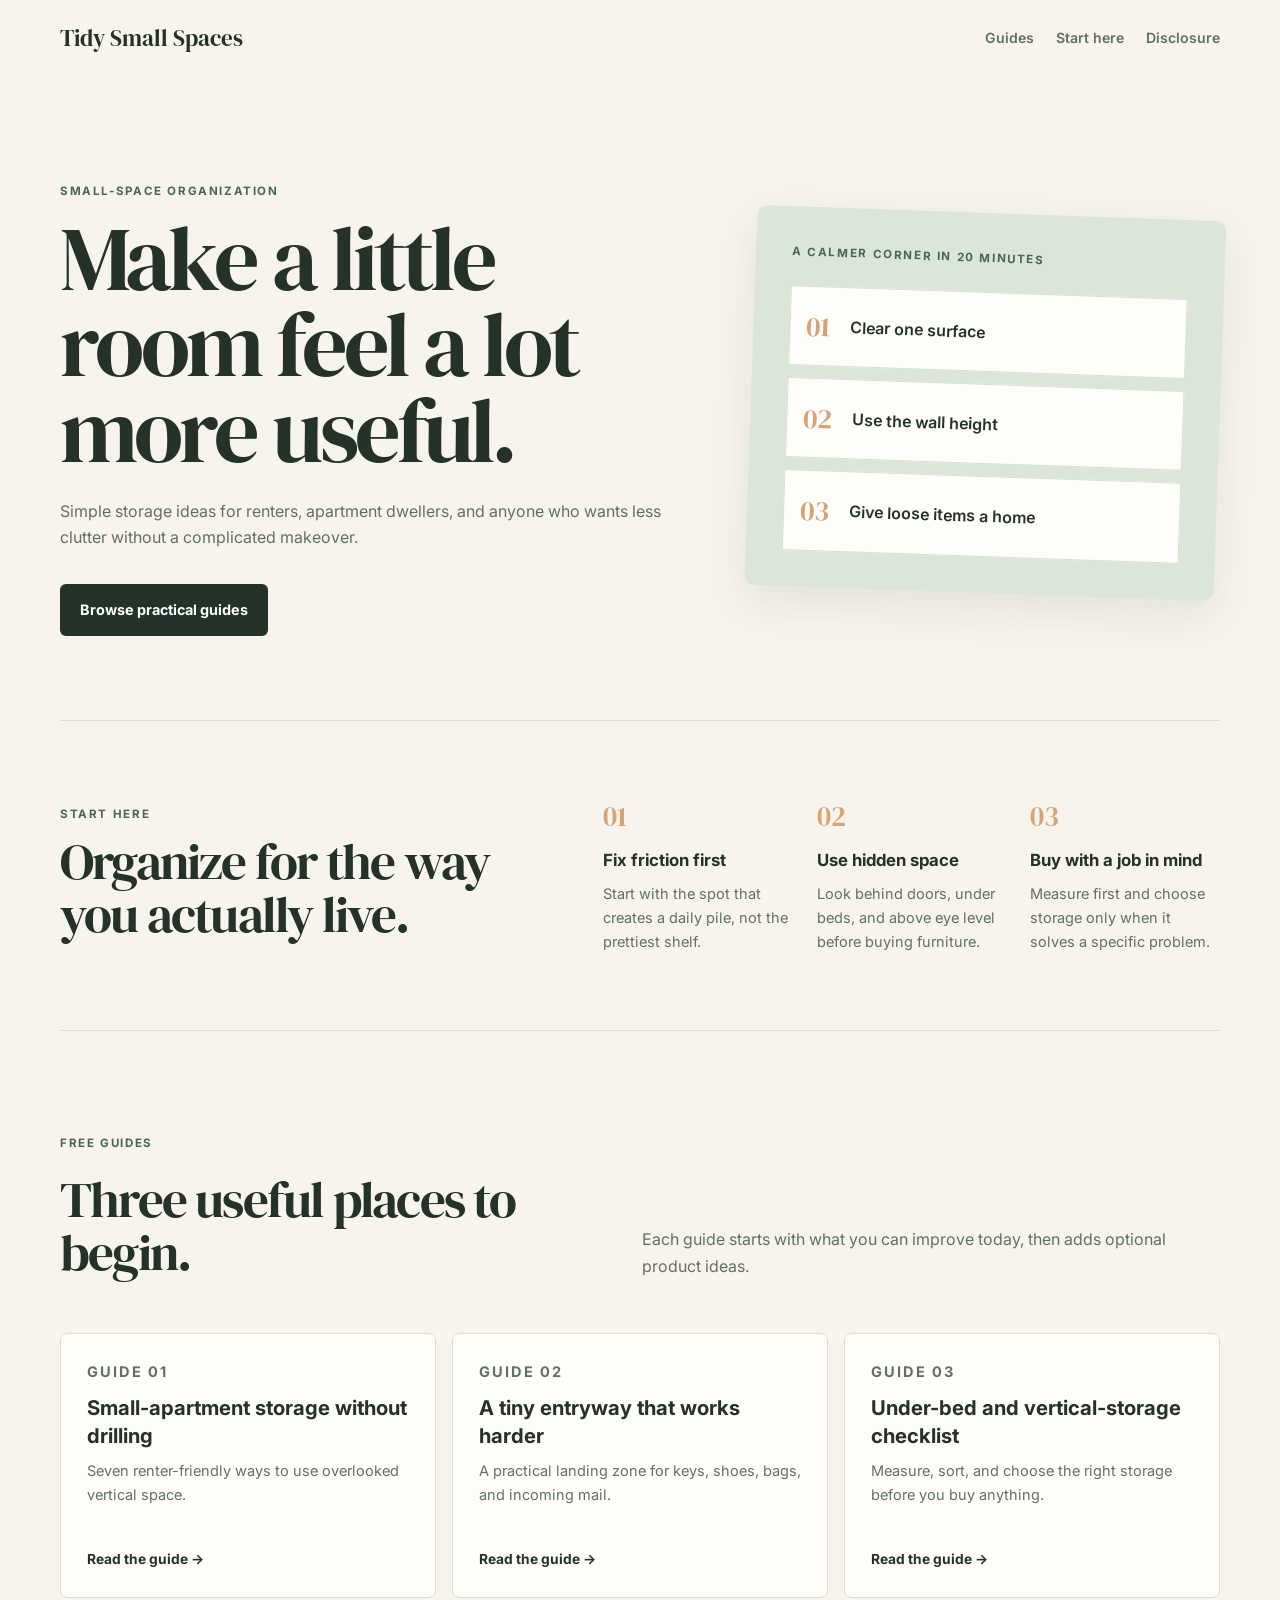
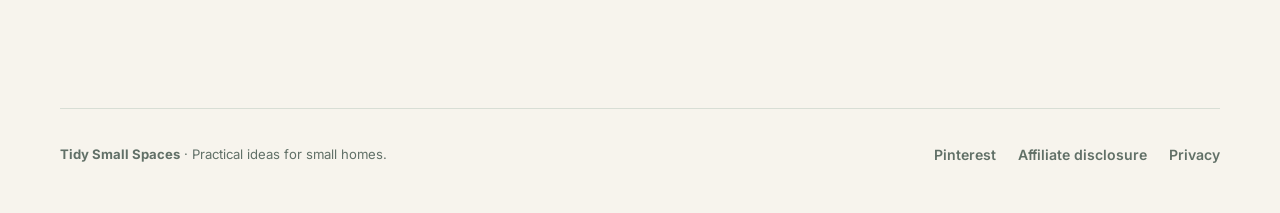
==== index.html @ d8b925a7 "Launch Tidy Small Spaces starter kit" ====
<!DOCTYPE html>
<html lang="en">
  <head>
    <meta charset="UTF-8" />
    <meta name="viewport" content="width=device-width, initial-scale=1.0" />
    <meta
      name="description"
      content="Practical, renter-friendly small-space organization ideas for calmer everyday living."
    />
    <title>Tidy Small Spaces | Practical organization ideas</title>
    <link rel="preconnect" href="https://fonts.googleapis.com" />
    <link rel="preconnect" href="https://fonts.gstatic.com" crossorigin />
    <link
      href="https://fonts.googleapis.com/css2?family=DM+Serif+Display&family=Inter:wght@400;500;600;700&display=swap"
      rel="stylesheet"
    />
    <link rel="stylesheet" href="styles.css" />
  </head>
  <body>
    <header class="site-header">
      <a class="brand" href="#top">Tidy Small Spaces</a>
      <nav aria-label="Main navigation">
        <a href="#guides">Guides</a>
        <a href="#start-here">Start here</a>
        <a href="disclosure.html">Disclosure</a>
      </nav>
    </header>

    <main id="top">
      <section class="hero">
        <div class="hero-copy">
          <p class="eyebrow">Small-space organization</p>
          <h1>Make a little room feel a lot more useful.</h1>
          <p class="hero-intro">
            Simple storage ideas for renters, apartment dwellers, and anyone who
            wants less clutter without a complicated makeover.
          </p>
          <a class="button" href="#guides">Browse practical guides</a>
        </div>
        <div class="hero-board" aria-label="A tidy home organization checklist">
          <span class="board-label">A calmer corner in 20 minutes</span>
          <div class="board-card">
            <span>01</span>
            <p>Clear one surface</p>
          </div>
          <div class="board-card">
            <span>02</span>
            <p>Use the wall height</p>
          </div>
          <div class="board-card">
            <span>03</span>
            <p>Give loose items a home</p>
          </div>
        </div>
      </section>

      <section class="principles" id="start-here">
        <div>
          <p class="eyebrow">Start here</p>
          <h2>Organize for the way you actually live.</h2>
        </div>
        <div class="principle-grid">
          <article>
            <span>01</span>
            <h3>Fix friction first</h3>
            <p>Start with the spot that creates a daily pile, not the prettiest shelf.</p>
          </article>
          <article>
            <span>02</span>
            <h3>Use hidden space</h3>
            <p>Look behind doors, under beds, and above eye level before buying furniture.</p>
          </article>
          <article>
            <span>03</span>
            <h3>Buy with a job in mind</h3>
            <p>Measure first and choose storage only when it solves a specific problem.</p>
          </article>
        </div>
      </section>

      <section class="guide-section" id="guides">
        <p class="eyebrow">Free guides</p>
        <div class="section-heading">
          <h2>Three useful places to begin.</h2>
          <p>Each guide starts with what you can improve today, then adds optional product ideas.</p>
        </div>
        <div class="guide-grid">
          <article class="guide-card">
            <p class="guide-number">Guide 01</p>
            <h3>Small-apartment storage without drilling</h3>
            <p>Seven renter-friendly ways to use overlooked vertical space.</p>
            <a href="guides/no-drill-storage.html">Read the guide <span aria-hidden="true">→</span></a>
          </article>
          <article class="guide-card">
            <p class="guide-number">Guide 02</p>
            <h3>A tiny entryway that works harder</h3>
            <p>A practical landing zone for keys, shoes, bags, and incoming mail.</p>
            <a href="guides/tiny-entryway.html">Read the guide <span aria-hidden="true">→</span></a>
          </article>
          <article class="guide-card">
            <p class="guide-number">Guide 03</p>
            <h3>Under-bed and vertical-storage checklist</h3>
            <p>Measure, sort, and choose the right storage before you buy anything.</p>
            <a href="guides/storage-checklist.html">Read the guide <span aria-hidden="true">→</span></a>
          </article>
        </div>
      </section>
    </main>

    <footer>
      <p><strong>Tidy Small Spaces</strong> · Practical ideas for small homes.</p>
      <div>
        <a href="https://www.pinterest.com/davidforexe/">Pinterest</a>
        <a href="disclosure.html">Affiliate disclosure</a>
        <a href="privacy.html">Privacy</a>
      </div>
    </footer>
  </body>
</html>
---- styles.css ----
:root {
  --ink: #243229;
  --muted: #617067;
  --cream: #f7f4ed;
  --paper: #fffdf9;
  --sage: #dce6d8;
  --leaf: #476655;
  --clay: #d7a276;
  --line: #d8ded5;
  --shadow: 0 16px 45px rgba(52, 71, 60, 0.1);
}

* {
  box-sizing: border-box;
}

html {
  scroll-behavior: smooth;
}

body {
  margin: 0;
  background: var(--cream);
  color: var(--ink);
  font-family: "Inter", Arial, sans-serif;
  font-size: 16px;
  line-height: 1.65;
}

a {
  color: inherit;
}

.site-header,
main,
footer {
  width: min(1160px, calc(100% - 40px));
  margin-inline: auto;
}

.site-header {
  align-items: center;
  display: flex;
  justify-content: space-between;
  min-height: 76px;
}

.brand,
h1,
h2 {
  font-family: "DM Serif Display", Georgia, serif;
  font-weight: 400;
}

.brand {
  color: var(--ink);
  font-size: 1.45rem;
  text-decoration: none;
}

nav,
footer div {
  display: flex;
  gap: 22px;
}

nav a,
footer a {
  color: var(--muted);
  font-size: 0.88rem;
  font-weight: 600;
  text-decoration: none;
}

nav a:hover,
footer a:hover,
.guide-card a:hover {
  color: var(--leaf);
}

.hero {
  display: grid;
  gap: 56px;
  grid-template-columns: 1.15fr 0.85fr;
  min-height: 620px;
  padding: 94px 0 84px;
}

.hero-copy {
  align-self: center;
  max-width: 700px;
}

.eyebrow,
.guide-number,
.board-label {
  color: var(--leaf);
  font-size: 0.72rem;
  font-weight: 700;
  letter-spacing: 0.14em;
  text-transform: uppercase;
}

h1 {
  font-size: clamp(3.5rem, 7vw, 6.7rem);
  letter-spacing: -0.045em;
  line-height: 0.96;
  margin: 15px 0 24px;
}

h2 {
  font-size: clamp(2.2rem, 4vw, 4rem);
  letter-spacing: -0.035em;
  line-height: 1.04;
  margin: 8px 0 16px;
}

h3 {
  font-size: 1.05rem;
  line-height: 1.35;
  margin: 10px 0;
}

.hero-intro,
.section-heading p {
  color: var(--muted);
  max-width: 620px;
}

.button {
  background: var(--ink);
  border-radius: 6px;
  color: #fff;
  display: inline-block;
  font-size: 0.9rem;
  font-weight: 700;
  margin-top: 18px;
  padding: 14px 20px;
  text-decoration: none;
}

.button:hover {
  background: var(--leaf);
}

.hero-board {
  align-self: center;
  background: var(--sage);
  border-radius: 10px;
  box-shadow: var(--shadow);
  padding: 36px;
  transform: rotate(2deg);
}

.board-label {
  display: block;
  margin-bottom: 24px;
}

.board-card {
  align-items: center;
  background: var(--paper);
  border: 1px solid var(--line);
  display: flex;
  gap: 20px;
  margin-top: 12px;
  padding: 16px;
}

.board-card span,
.principle-grid span {
  color: var(--clay);
  font-family: "DM Serif Display", Georgia, serif;
  font-size: 1.75rem;
}

.board-card p {
  font-weight: 600;
  margin: 0;
}

.principles {
  border-bottom: 1px solid var(--line);
  border-top: 1px solid var(--line);
  display: grid;
  gap: 38px;
  grid-template-columns: 0.9fr 1.1fr;
  padding: 72px 0;
}

.principle-grid {
  display: grid;
  gap: 24px;
  grid-template-columns: repeat(3, 1fr);
}

.principle-grid p,
.guide-card p {
  color: var(--muted);
  font-size: 0.91rem;
  margin: 0;
}

.guide-section {
  padding: 92px 0 110px;
}

.section-heading {
  align-items: end;
  display: flex;
  gap: 40px;
  justify-content: space-between;
}

.guide-grid {
  display: grid;
  gap: 16px;
  grid-template-columns: repeat(3, 1fr);
  margin-top: 38px;
}

.guide-card {
  background: var(--paper);
  border: 1px solid var(--line);
  border-radius: 8px;
  display: flex;
  flex-direction: column;
  min-height: 265px;
  padding: 26px;
}

.guide-card h3 {
  font-size: 1.27rem;
}

.guide-card a {
  color: var(--ink);
  font-size: 0.86rem;
  font-weight: 700;
  margin-top: auto;
  padding-top: 26px;
  text-decoration: none;
}

footer {
  align-items: center;
  border-top: 1px solid var(--line);
  color: var(--muted);
  display: flex;
  font-size: 0.82rem;
  justify-content: space-between;
  padding: 22px 0 34px;
}

.article-shell {
  width: min(760px, calc(100% - 40px));
  margin: 50px auto 90px;
}

.article-shell h1 {
  font-size: clamp(3rem, 7vw, 5.8rem);
}

.article-intro,
.note {
  color: var(--muted);
  font-size: 1.05rem;
}

.article-shell h2 {
  font-size: 2rem;
  margin-top: 50px;
}

.article-shell li {
  margin: 11px 0;
}

.note {
  background: var(--sage);
  border-left: 4px solid var(--leaf);
  margin: 34px 0;
  padding: 16px 18px;
}

.product-placeholder {
  background: var(--paper);
  border: 1px dashed var(--leaf);
  border-radius: 6px;
  color: var(--muted);
  margin: 24px 0;
  padding: 16px;
}

@media (max-width: 760px) {
  nav {
    gap: 14px;
  }

  nav a:nth-child(2) {
    display: none;
  }

  .hero,
  .principles {
    grid-template-columns: 1fr;
  }

  .hero {
    gap: 35px;
    min-height: auto;
    padding: 58px 0 68px;
  }

  .hero-board {
    transform: none;
  }

  .principle-grid,
  .guide-grid {
    grid-template-columns: 1fr;
  }

  .section-heading,
  footer {
    align-items: start;
    flex-direction: column;
    gap: 10px;
  }
}
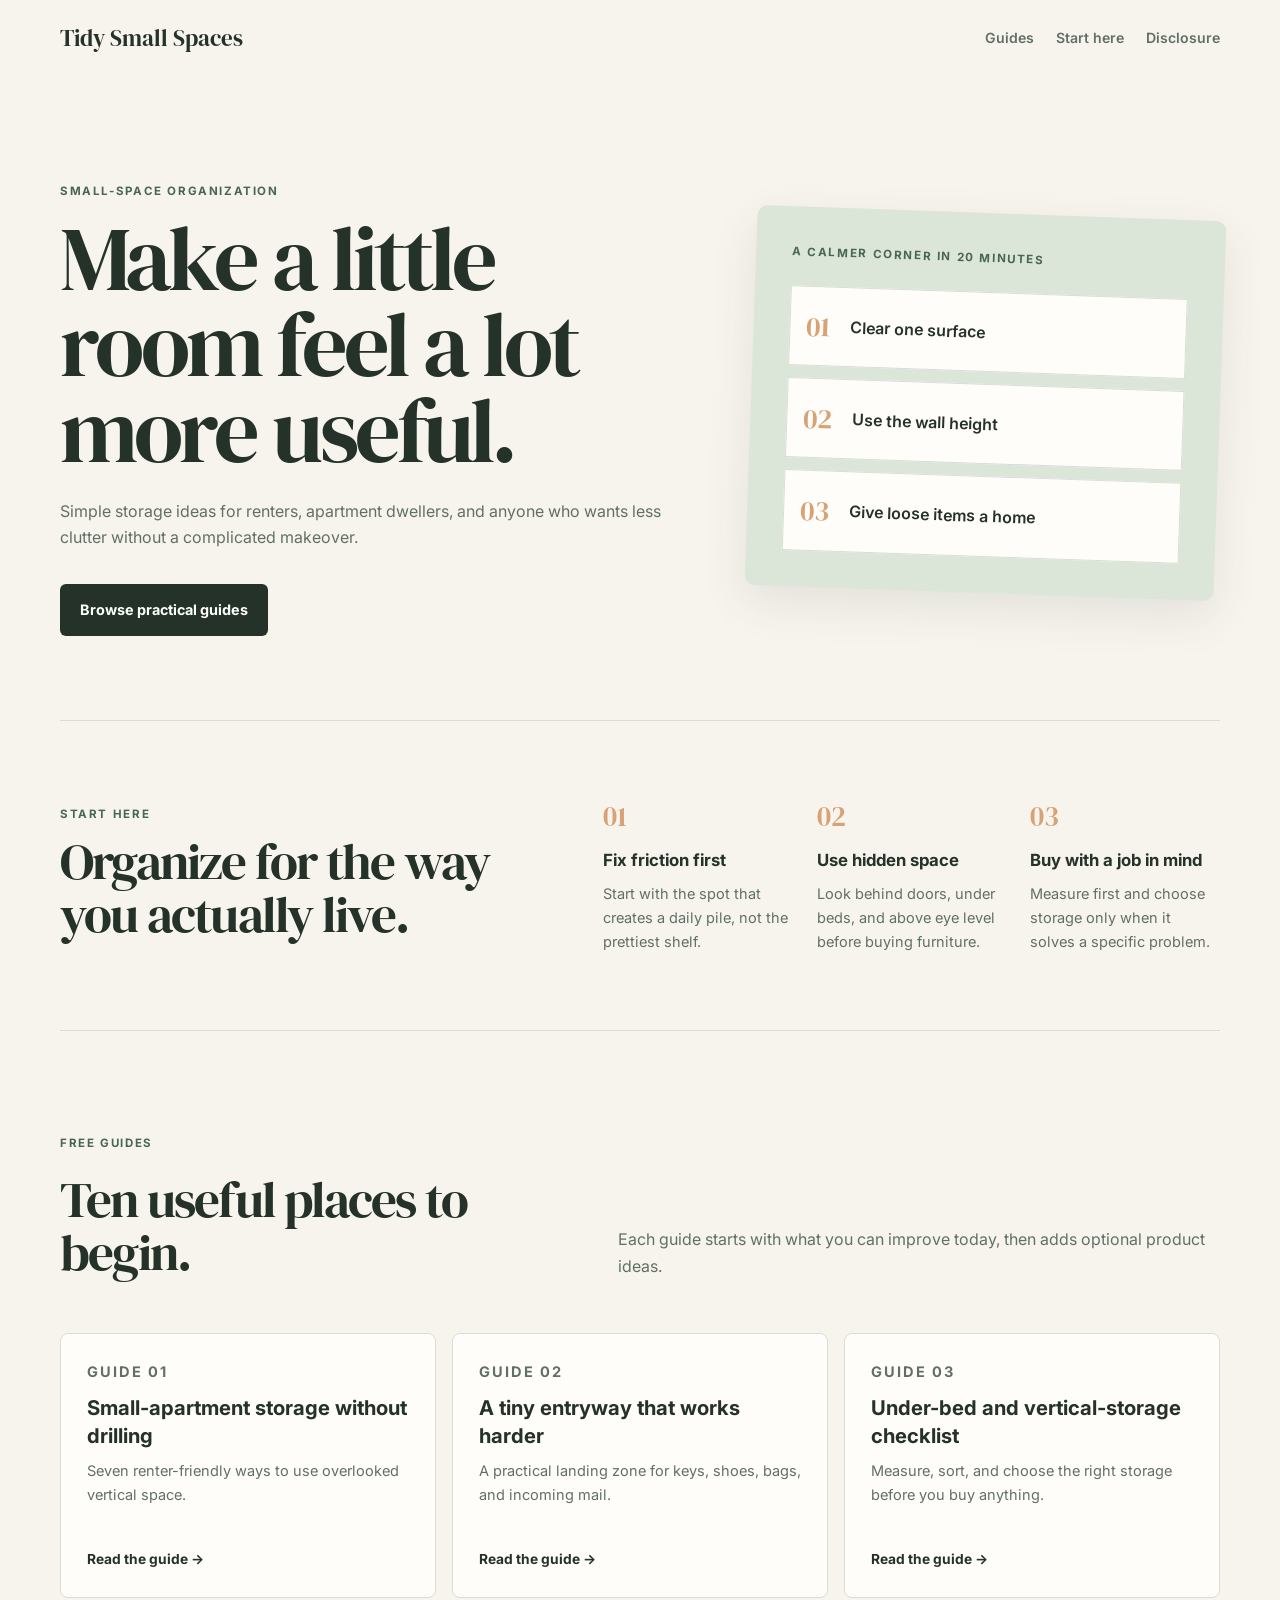
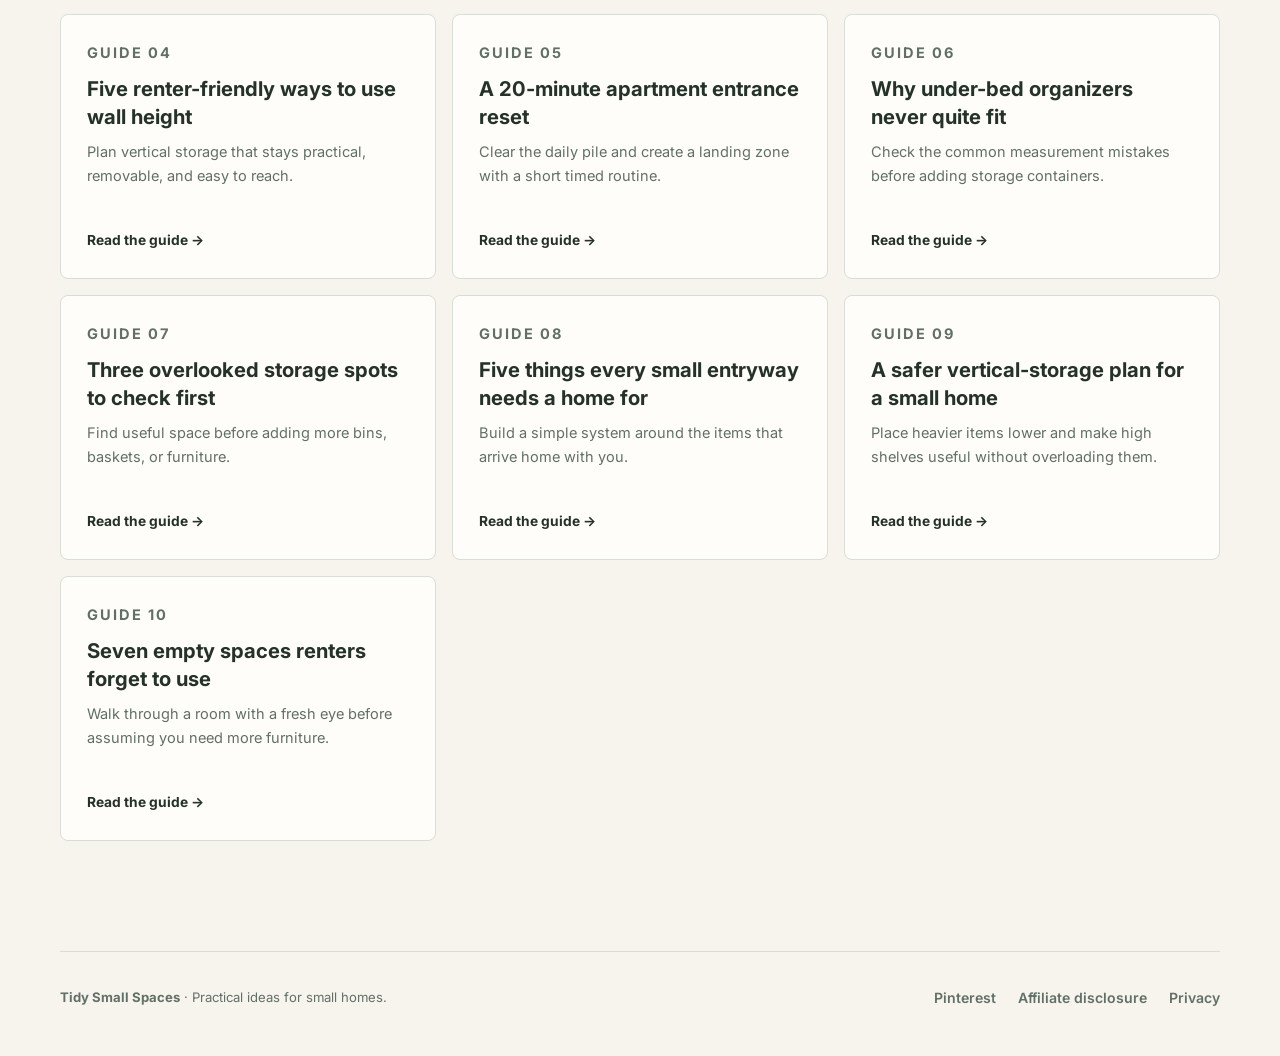
==== commit 0d0df557: "Expand site to ten original guides" ====
--- a/index.html
+++ b/index.html
@@ -81,7 +81,7 @@
       <section class="guide-section" id="guides">
         <p class="eyebrow">Free guides</p>
         <div class="section-heading">
-          <h2>Three useful places to begin.</h2>
+          <h2>Ten useful places to begin.</h2>
           <p>Each guide starts with what you can improve today, then adds optional product ideas.</p>
         </div>
         <div class="guide-grid">
@@ -103,6 +103,48 @@
             <p>Measure, sort, and choose the right storage before you buy anything.</p>
             <a href="guides/storage-checklist.html">Read the guide <span aria-hidden="true">→</span></a>
           </article>
+          <article class="guide-card">
+            <p class="guide-number">Guide 04</p>
+            <h3>Five renter-friendly ways to use wall height</h3>
+            <p>Plan vertical storage that stays practical, removable, and easy to reach.</p>
+            <a href="guides/use-wall-height.html">Read the guide <span aria-hidden="true">&rarr;</span></a>
+          </article>
+          <article class="guide-card">
+            <p class="guide-number">Guide 05</p>
+            <h3>A 20-minute apartment entrance reset</h3>
+            <p>Clear the daily pile and create a landing zone with a short timed routine.</p>
+            <a href="guides/entryway-reset.html">Read the guide <span aria-hidden="true">&rarr;</span></a>
+          </article>
+          <article class="guide-card">
+            <p class="guide-number">Guide 06</p>
+            <h3>Why under-bed organizers never quite fit</h3>
+            <p>Check the common measurement mistakes before adding storage containers.</p>
+            <a href="guides/under-bed-fit.html">Read the guide <span aria-hidden="true">&rarr;</span></a>
+          </article>
+          <article class="guide-card">
+            <p class="guide-number">Guide 07</p>
+            <h3>Three overlooked storage spots to check first</h3>
+            <p>Find useful space before adding more bins, baskets, or furniture.</p>
+            <a href="guides/overlooked-storage-spots.html">Read the guide <span aria-hidden="true">&rarr;</span></a>
+          </article>
+          <article class="guide-card">
+            <p class="guide-number">Guide 08</p>
+            <h3>Five things every small entryway needs a home for</h3>
+            <p>Build a simple system around the items that arrive home with you.</p>
+            <a href="guides/entryway-categories.html">Read the guide <span aria-hidden="true">&rarr;</span></a>
+          </article>
+          <article class="guide-card">
+            <p class="guide-number">Guide 09</p>
+            <h3>A safer vertical-storage plan for a small home</h3>
+            <p>Place heavier items lower and make high shelves useful without overloading them.</p>
+            <a href="guides/safer-vertical-storage.html">Read the guide <span aria-hidden="true">&rarr;</span></a>
+          </article>
+          <article class="guide-card">
+            <p class="guide-number">Guide 10</p>
+            <h3>Seven empty spaces renters forget to use</h3>
+            <p>Walk through a room with a fresh eye before assuming you need more furniture.</p>
+            <a href="guides/empty-spaces.html">Read the guide <span aria-hidden="true">&rarr;</span></a>
+          </article>
         </div>
       </section>
     </main>
@@ -110,7 +152,7 @@
     <footer>
       <p><strong>Tidy Small Spaces</strong> · Practical ideas for small homes.</p>
       <div>
-        <a href="https://www.pinterest.com/davidforexe/">Pinterest</a>
+        <a href="https://www.pinterest.com/tidysmallspaces/">Pinterest</a>
         <a href="disclosure.html">Affiliate disclosure</a>
         <a href="privacy.html">Privacy</a>
       </div>
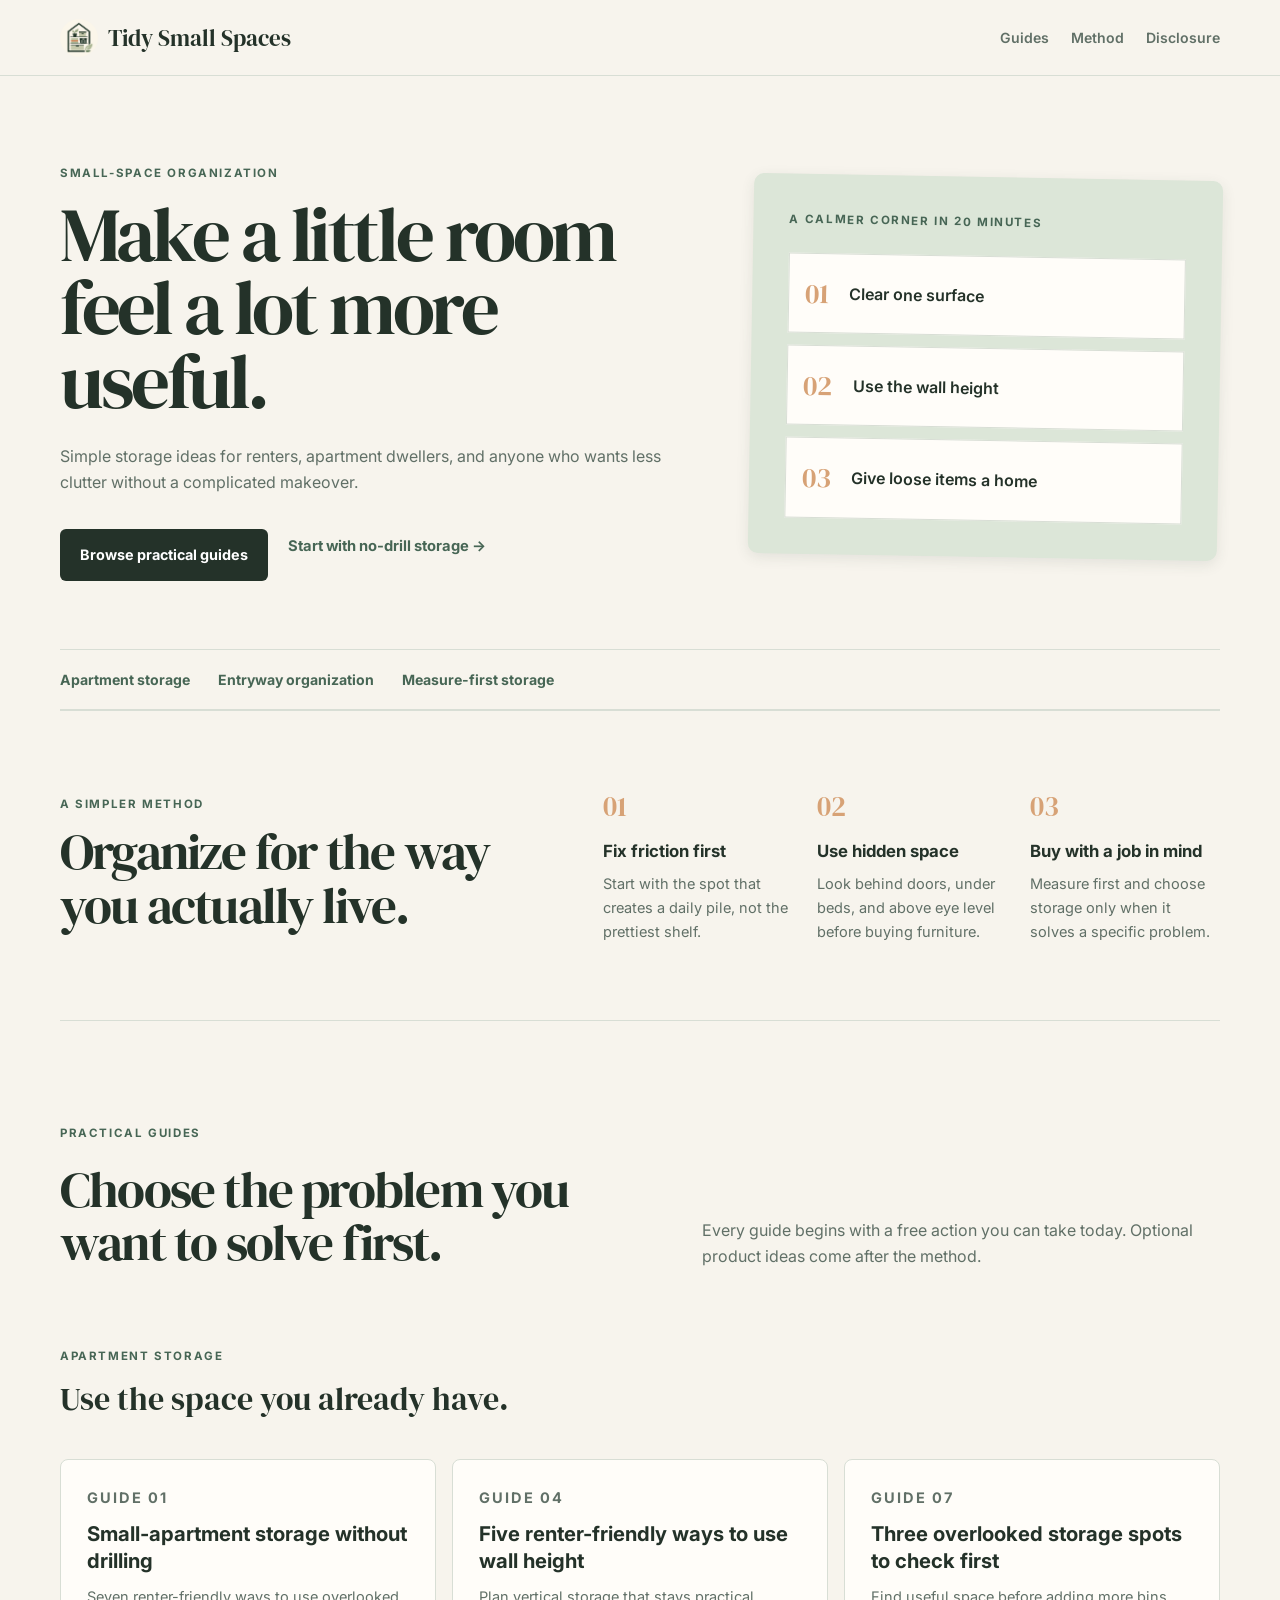
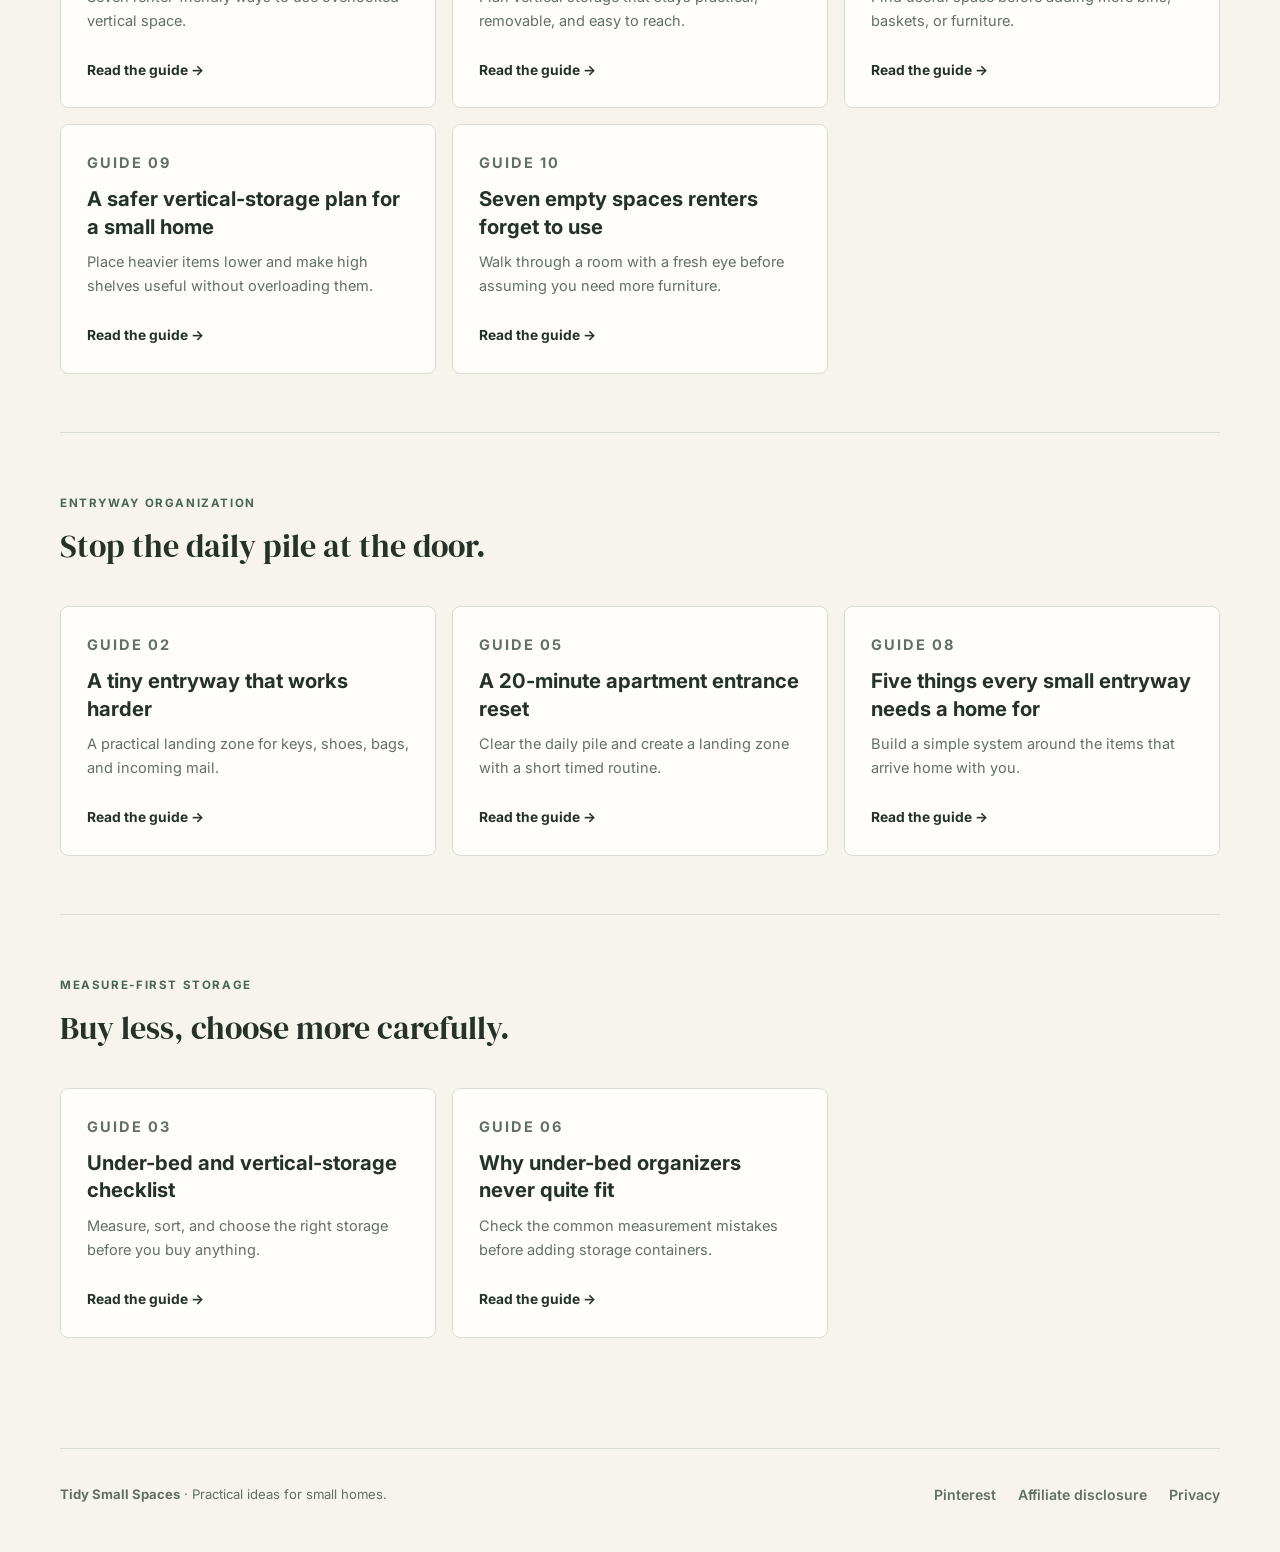
==== commit e8e08f6f: "Improve blog reading experience and navigation" ====
--- a/index.html
+++ b/index.html
@@ -3,25 +3,19 @@
   <head>
     <meta charset="UTF-8" />
     <meta name="viewport" content="width=device-width, initial-scale=1.0" />
-    <meta
-      name="description"
-      content="Practical, renter-friendly small-space organization ideas for calmer everyday living."
-    />
+    <meta name="description" content="Practical, renter-friendly small-space organization ideas for calmer everyday living." />
     <title>Tidy Small Spaces | Practical organization ideas</title>
     <link rel="preconnect" href="https://fonts.googleapis.com" />
     <link rel="preconnect" href="https://fonts.gstatic.com" crossorigin />
-    <link
-      href="https://fonts.googleapis.com/css2?family=DM+Serif+Display&family=Inter:wght@400;500;600;700&display=swap"
-      rel="stylesheet"
-    />
+    <link href="https://fonts.googleapis.com/css2?family=DM+Serif+Display&family=Inter:wght@400;500;600;700&display=swap" rel="stylesheet" />
     <link rel="stylesheet" href="styles.css" />
   </head>
   <body>
     <header class="site-header">
-      <a class="brand" href="#top">Tidy Small Spaces</a>
+      <a class="brand" href="#top"><img src="assets/brand/tidy-small-spaces-profile-logo.png" alt="" />Tidy Small Spaces</a>
       <nav aria-label="Main navigation">
         <a href="#guides">Guides</a>
-        <a href="#start-here">Start here</a>
+        <a href="#start-here">Method</a>
         <a href="disclosure.html">Disclosure</a>
       </nav>
     </header>
@@ -31,131 +25,78 @@
         <div class="hero-copy">
           <p class="eyebrow">Small-space organization</p>
           <h1>Make a little room feel a lot more useful.</h1>
-          <p class="hero-intro">
-            Simple storage ideas for renters, apartment dwellers, and anyone who
-            wants less clutter without a complicated makeover.
-          </p>
-          <a class="button" href="#guides">Browse practical guides</a>
+          <p class="hero-intro">Simple storage ideas for renters, apartment dwellers, and anyone who wants less clutter without a complicated makeover.</p>
+          <div class="hero-actions">
+            <a class="button" href="#guides">Browse practical guides</a>
+            <a class="text-link" href="guides/no-drill-storage.html">Start with no-drill storage <span aria-hidden="true">&rarr;</span></a>
+          </div>
         </div>
         <div class="hero-board" aria-label="A tidy home organization checklist">
           <span class="board-label">A calmer corner in 20 minutes</span>
-          <div class="board-card">
-            <span>01</span>
-            <p>Clear one surface</p>
-          </div>
-          <div class="board-card">
-            <span>02</span>
-            <p>Use the wall height</p>
-          </div>
-          <div class="board-card">
-            <span>03</span>
-            <p>Give loose items a home</p>
-          </div>
+          <div class="board-card"><span>01</span><p>Clear one surface</p></div>
+          <div class="board-card"><span>02</span><p>Use the wall height</p></div>
+          <div class="board-card"><span>03</span><p>Give loose items a home</p></div>
         </div>
+      </section>
+
+      <section class="topic-strip" aria-label="Browse by topic">
+        <a href="#apartment-storage">Apartment storage</a>
+        <a href="#entryway">Entryway organization</a>
+        <a href="#measure-first">Measure-first storage</a>
       </section>
 
       <section class="principles" id="start-here">
         <div>
-          <p class="eyebrow">Start here</p>
+          <p class="eyebrow">A simpler method</p>
           <h2>Organize for the way you actually live.</h2>
         </div>
         <div class="principle-grid">
-          <article>
-            <span>01</span>
-            <h3>Fix friction first</h3>
-            <p>Start with the spot that creates a daily pile, not the prettiest shelf.</p>
-          </article>
-          <article>
-            <span>02</span>
-            <h3>Use hidden space</h3>
-            <p>Look behind doors, under beds, and above eye level before buying furniture.</p>
-          </article>
-          <article>
-            <span>03</span>
-            <h3>Buy with a job in mind</h3>
-            <p>Measure first and choose storage only when it solves a specific problem.</p>
-          </article>
+          <article><span>01</span><h3>Fix friction first</h3><p>Start with the spot that creates a daily pile, not the prettiest shelf.</p></article>
+          <article><span>02</span><h3>Use hidden space</h3><p>Look behind doors, under beds, and above eye level before buying furniture.</p></article>
+          <article><span>03</span><h3>Buy with a job in mind</h3><p>Measure first and choose storage only when it solves a specific problem.</p></article>
         </div>
       </section>
 
       <section class="guide-section" id="guides">
-        <p class="eyebrow">Free guides</p>
+        <p class="eyebrow">Practical guides</p>
         <div class="section-heading">
-          <h2>Ten useful places to begin.</h2>
-          <p>Each guide starts with what you can improve today, then adds optional product ideas.</p>
+          <h2>Choose the problem you want to solve first.</h2>
+          <p>Every guide begins with a free action you can take today. Optional product ideas come after the method.</p>
         </div>
-        <div class="guide-grid">
-          <article class="guide-card">
-            <p class="guide-number">Guide 01</p>
-            <h3>Small-apartment storage without drilling</h3>
-            <p>Seven renter-friendly ways to use overlooked vertical space.</p>
-            <a href="guides/no-drill-storage.html">Read the guide <span aria-hidden="true">→</span></a>
-          </article>
-          <article class="guide-card">
-            <p class="guide-number">Guide 02</p>
-            <h3>A tiny entryway that works harder</h3>
-            <p>A practical landing zone for keys, shoes, bags, and incoming mail.</p>
-            <a href="guides/tiny-entryway.html">Read the guide <span aria-hidden="true">→</span></a>
-          </article>
-          <article class="guide-card">
-            <p class="guide-number">Guide 03</p>
-            <h3>Under-bed and vertical-storage checklist</h3>
-            <p>Measure, sort, and choose the right storage before you buy anything.</p>
-            <a href="guides/storage-checklist.html">Read the guide <span aria-hidden="true">→</span></a>
-          </article>
-          <article class="guide-card">
-            <p class="guide-number">Guide 04</p>
-            <h3>Five renter-friendly ways to use wall height</h3>
-            <p>Plan vertical storage that stays practical, removable, and easy to reach.</p>
-            <a href="guides/use-wall-height.html">Read the guide <span aria-hidden="true">&rarr;</span></a>
-          </article>
-          <article class="guide-card">
-            <p class="guide-number">Guide 05</p>
-            <h3>A 20-minute apartment entrance reset</h3>
-            <p>Clear the daily pile and create a landing zone with a short timed routine.</p>
-            <a href="guides/entryway-reset.html">Read the guide <span aria-hidden="true">&rarr;</span></a>
-          </article>
-          <article class="guide-card">
-            <p class="guide-number">Guide 06</p>
-            <h3>Why under-bed organizers never quite fit</h3>
-            <p>Check the common measurement mistakes before adding storage containers.</p>
-            <a href="guides/under-bed-fit.html">Read the guide <span aria-hidden="true">&rarr;</span></a>
-          </article>
-          <article class="guide-card">
-            <p class="guide-number">Guide 07</p>
-            <h3>Three overlooked storage spots to check first</h3>
-            <p>Find useful space before adding more bins, baskets, or furniture.</p>
-            <a href="guides/overlooked-storage-spots.html">Read the guide <span aria-hidden="true">&rarr;</span></a>
-          </article>
-          <article class="guide-card">
-            <p class="guide-number">Guide 08</p>
-            <h3>Five things every small entryway needs a home for</h3>
-            <p>Build a simple system around the items that arrive home with you.</p>
-            <a href="guides/entryway-categories.html">Read the guide <span aria-hidden="true">&rarr;</span></a>
-          </article>
-          <article class="guide-card">
-            <p class="guide-number">Guide 09</p>
-            <h3>A safer vertical-storage plan for a small home</h3>
-            <p>Place heavier items lower and make high shelves useful without overloading them.</p>
-            <a href="guides/safer-vertical-storage.html">Read the guide <span aria-hidden="true">&rarr;</span></a>
-          </article>
-          <article class="guide-card">
-            <p class="guide-number">Guide 10</p>
-            <h3>Seven empty spaces renters forget to use</h3>
-            <p>Walk through a room with a fresh eye before assuming you need more furniture.</p>
-            <a href="guides/empty-spaces.html">Read the guide <span aria-hidden="true">&rarr;</span></a>
-          </article>
+
+        <div class="guide-group" id="apartment-storage">
+          <div class="guide-group-heading"><p class="eyebrow">Apartment storage</p><h3>Use the space you already have.</h3></div>
+          <div class="guide-grid">
+            <article class="guide-card"><p class="guide-number">Guide 01</p><h3>Small-apartment storage without drilling</h3><p>Seven renter-friendly ways to use overlooked vertical space.</p><a href="guides/no-drill-storage.html">Read the guide <span aria-hidden="true">&rarr;</span></a></article>
+            <article class="guide-card"><p class="guide-number">Guide 04</p><h3>Five renter-friendly ways to use wall height</h3><p>Plan vertical storage that stays practical, removable, and easy to reach.</p><a href="guides/use-wall-height.html">Read the guide <span aria-hidden="true">&rarr;</span></a></article>
+            <article class="guide-card"><p class="guide-number">Guide 07</p><h3>Three overlooked storage spots to check first</h3><p>Find useful space before adding more bins, baskets, or furniture.</p><a href="guides/overlooked-storage-spots.html">Read the guide <span aria-hidden="true">&rarr;</span></a></article>
+            <article class="guide-card"><p class="guide-number">Guide 09</p><h3>A safer vertical-storage plan for a small home</h3><p>Place heavier items lower and make high shelves useful without overloading them.</p><a href="guides/safer-vertical-storage.html">Read the guide <span aria-hidden="true">&rarr;</span></a></article>
+            <article class="guide-card"><p class="guide-number">Guide 10</p><h3>Seven empty spaces renters forget to use</h3><p>Walk through a room with a fresh eye before assuming you need more furniture.</p><a href="guides/empty-spaces.html">Read the guide <span aria-hidden="true">&rarr;</span></a></article>
+          </div>
+        </div>
+
+        <div class="guide-group" id="entryway">
+          <div class="guide-group-heading"><p class="eyebrow">Entryway organization</p><h3>Stop the daily pile at the door.</h3></div>
+          <div class="guide-grid">
+            <article class="guide-card"><p class="guide-number">Guide 02</p><h3>A tiny entryway that works harder</h3><p>A practical landing zone for keys, shoes, bags, and incoming mail.</p><a href="guides/tiny-entryway.html">Read the guide <span aria-hidden="true">&rarr;</span></a></article>
+            <article class="guide-card"><p class="guide-number">Guide 05</p><h3>A 20-minute apartment entrance reset</h3><p>Clear the daily pile and create a landing zone with a short timed routine.</p><a href="guides/entryway-reset.html">Read the guide <span aria-hidden="true">&rarr;</span></a></article>
+            <article class="guide-card"><p class="guide-number">Guide 08</p><h3>Five things every small entryway needs a home for</h3><p>Build a simple system around the items that arrive home with you.</p><a href="guides/entryway-categories.html">Read the guide <span aria-hidden="true">&rarr;</span></a></article>
+          </div>
+        </div>
+
+        <div class="guide-group" id="measure-first">
+          <div class="guide-group-heading"><p class="eyebrow">Measure-first storage</p><h3>Buy less, choose more carefully.</h3></div>
+          <div class="guide-grid">
+            <article class="guide-card"><p class="guide-number">Guide 03</p><h3>Under-bed and vertical-storage checklist</h3><p>Measure, sort, and choose the right storage before you buy anything.</p><a href="guides/storage-checklist.html">Read the guide <span aria-hidden="true">&rarr;</span></a></article>
+            <article class="guide-card"><p class="guide-number">Guide 06</p><h3>Why under-bed organizers never quite fit</h3><p>Check the common measurement mistakes before adding storage containers.</p><a href="guides/under-bed-fit.html">Read the guide <span aria-hidden="true">&rarr;</span></a></article>
+          </div>
         </div>
       </section>
     </main>
 
     <footer>
-      <p><strong>Tidy Small Spaces</strong> · Practical ideas for small homes.</p>
-      <div>
-        <a href="https://www.pinterest.com/tidysmallspaces/">Pinterest</a>
-        <a href="disclosure.html">Affiliate disclosure</a>
-        <a href="privacy.html">Privacy</a>
-      </div>
+      <p><strong>Tidy Small Spaces</strong> &middot; Practical ideas for small homes.</p>
+      <div><a href="https://www.pinterest.com/tidysmallspaces/">Pinterest</a><a href="disclosure.html">Affiliate disclosure</a><a href="privacy.html">Privacy</a></div>
     </footer>
   </body>
 </html>
--- a/styles.css
+++ b/styles.css
@@ -7,7 +7,7 @@
   --leaf: #476655;
   --clay: #d7a276;
   --line: #d8ded5;
-  --shadow: 0 16px 45px rgba(52, 71, 60, 0.1);
+  --shadow: 0 4px 14px rgba(52, 71, 60, 0.1);
 }
 
 * {
@@ -31,6 +31,11 @@
   color: inherit;
 }
 
+a:focus-visible {
+  outline: 3px solid var(--clay);
+  outline-offset: 4px;
+}
+
 .site-header,
 main,
 footer {
@@ -45,6 +50,20 @@
   min-height: 76px;
 }
 
+.site-header::after {
+  background: var(--line);
+  bottom: 0;
+  content: "";
+  height: 1px;
+  left: calc(50% - 50vw);
+  position: absolute;
+  width: 100vw;
+}
+
+.site-header {
+  position: relative;
+}
+
 .brand,
 h1,
 h2 {
@@ -53,9 +72,18 @@
 }
 
 .brand {
+  align-items: center;
   color: var(--ink);
+  display: flex;
+  gap: 10px;
   font-size: 1.45rem;
   text-decoration: none;
+}
+
+.brand img {
+  border-radius: 50%;
+  height: 38px;
+  width: 38px;
 }
 
 nav,
@@ -82,8 +110,8 @@
   display: grid;
   gap: 56px;
   grid-template-columns: 1.15fr 0.85fr;
-  min-height: 620px;
-  padding: 94px 0 84px;
+  min-height: 560px;
+  padding: 76px 0 68px;
 }
 
 .hero-copy {
@@ -102,7 +130,7 @@
 }
 
 h1 {
-  font-size: clamp(3.5rem, 7vw, 6.7rem);
+  font-size: clamp(3.35rem, 6vw, 5.8rem);
   letter-spacing: -0.045em;
   line-height: 0.96;
   margin: 15px 0 24px;
@@ -143,13 +171,31 @@
   background: var(--leaf);
 }
 
+.hero-actions {
+  align-items: center;
+  display: flex;
+  flex-wrap: wrap;
+  gap: 20px;
+}
+
+.text-link {
+  color: var(--leaf);
+  font-size: 0.92rem;
+  font-weight: 700;
+  text-decoration: none;
+}
+
+.text-link:hover {
+  text-decoration: underline;
+}
+
 .hero-board {
   align-self: center;
   background: var(--sage);
   border-radius: 10px;
   box-shadow: var(--shadow);
   padding: 36px;
-  transform: rotate(2deg);
+  transform: rotate(1deg);
 }
 
 .board-label {
@@ -188,6 +234,26 @@
   padding: 72px 0;
 }
 
+.topic-strip {
+  border-bottom: 1px solid var(--line);
+  border-top: 1px solid var(--line);
+  display: flex;
+  flex-wrap: wrap;
+  gap: 12px 28px;
+  padding: 18px 0;
+}
+
+.topic-strip a {
+  color: var(--leaf);
+  font-size: 0.88rem;
+  font-weight: 700;
+  text-decoration: none;
+}
+
+.topic-strip a:hover {
+  text-decoration: underline;
+}
+
 .principle-grid {
   display: grid;
   gap: 24px;
@@ -219,13 +285,30 @@
   margin-top: 38px;
 }
 
+.guide-group {
+  scroll-margin-top: 20px;
+  padding-top: 50px;
+}
+
+.guide-group + .guide-group {
+  border-top: 1px solid var(--line);
+  margin-top: 58px;
+}
+
+.guide-group-heading h3 {
+  font-family: "DM Serif Display", Georgia, serif;
+  font-size: 2rem;
+  font-weight: 400;
+  margin: 5px 0 0;
+}
+
 .guide-card {
   background: var(--paper);
   border: 1px solid var(--line);
   border-radius: 8px;
   display: flex;
   flex-direction: column;
-  min-height: 265px;
+  min-height: 238px;
   padding: 26px;
 }
 
@@ -242,6 +325,11 @@
   text-decoration: none;
 }
 
+.guide-card:hover {
+  border-color: #b7c5b7;
+  box-shadow: 0 3px 10px rgba(52, 71, 60, 0.08);
+}
+
 footer {
   align-items: center;
   border-top: 1px solid var(--line);
@@ -253,12 +341,13 @@
 }
 
 .article-shell {
-  width: min(760px, calc(100% - 40px));
-  margin: 50px auto 90px;
+  width: min(720px, calc(100% - 40px));
+  margin: 40px auto 90px;
 }
 
 .article-shell h1 {
-  font-size: clamp(3rem, 7vw, 5.8rem);
+  font-size: clamp(2.75rem, 6vw, 4.75rem);
+  margin-bottom: 10px;
 }
 
 .article-intro,
@@ -268,12 +357,48 @@
 }
 
 .article-shell h2 {
-  font-size: 2rem;
-  margin-top: 50px;
+  font-size: 1.9rem;
+  margin-top: 44px;
 }
 
 .article-shell li {
-  margin: 11px 0;
+  margin: 14px 0;
+  padding-left: 4px;
+}
+
+.breadcrumb {
+  display: flex;
+  gap: 8px;
+  margin-bottom: 32px;
+}
+
+.breadcrumb,
+.breadcrumb a,
+.article-meta,
+.article-jump {
+  color: var(--muted);
+  font-size: 0.82rem;
+}
+
+.breadcrumb a,
+.article-jump {
+  font-weight: 700;
+  text-decoration: none;
+}
+
+.breadcrumb a:hover,
+.article-jump:hover {
+  color: var(--leaf);
+  text-decoration: underline;
+}
+
+.article-meta {
+  margin: 0 0 18px;
+}
+
+.article-jump {
+  display: inline-block;
+  margin: 4px 0 8px;
 }
 
 .note {
@@ -292,6 +417,48 @@
   padding: 16px;
 }
 
+.amazon-recommendation {
+  background: var(--paper);
+  border: 1px solid var(--line);
+  border-left: 4px solid var(--leaf);
+  border-radius: 6px;
+  margin: 24px 0;
+  padding: 18px;
+}
+
+.amazon-recommendation p {
+  color: var(--muted);
+  margin: 6px 0 12px;
+}
+
+.amazon-recommendation a {
+  background: var(--leaf);
+  border-radius: 6px;
+  color: #fff;
+  display: inline-block;
+  font-weight: 700;
+  padding: 10px 14px;
+  text-decoration: none;
+}
+
+.amazon-recommendation a:hover {
+  background: var(--ink);
+}
+
+.article-next {
+  border-top: 1px solid var(--line);
+  margin-top: 58px;
+  padding-top: 34px;
+}
+
+.article-next h2 {
+  margin: 7px 0 8px;
+}
+
+.article-next p {
+  color: var(--muted);
+}
+
 @media (max-width: 760px) {
   nav {
     gap: 14px;
@@ -310,6 +477,14 @@
     gap: 35px;
     min-height: auto;
     padding: 58px 0 68px;
+  }
+
+  h1 {
+    font-size: clamp(3rem, 15vw, 4.25rem);
+  }
+
+  .article-shell h1 {
+    font-size: clamp(2.5rem, 13vw, 3.7rem);
   }
 
   .hero-board {
@@ -327,4 +502,8 @@
     flex-direction: column;
     gap: 10px;
   }
-}
+
+  .guide-group {
+    padding-top: 38px;
+  }
+}
